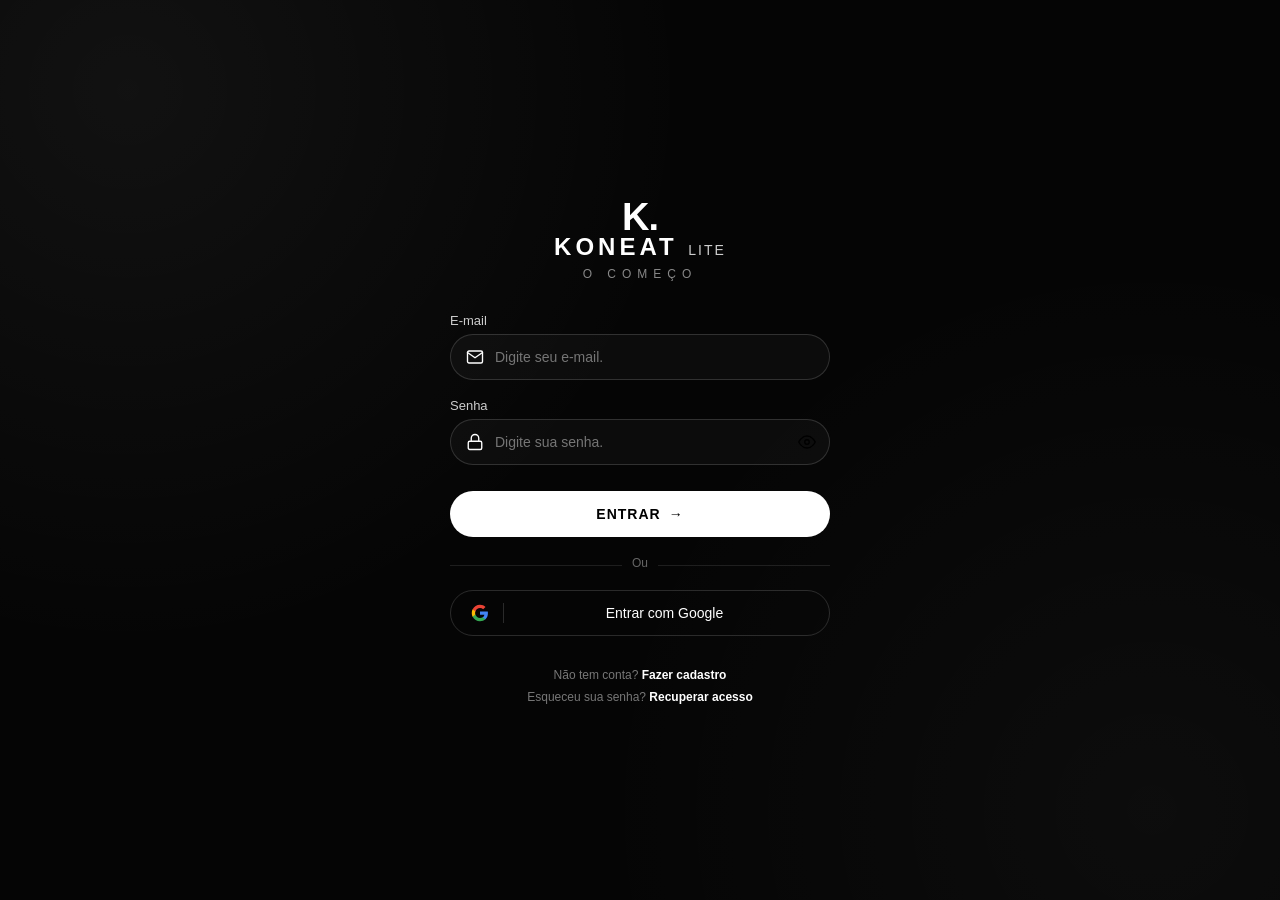
==== index.html @ b2acb3c9 "Update index.html" ====
<!DOCTYPE html>
<html lang="pt-BR">
<head>
    <meta charset="UTF-8">
    <meta name="viewport" content="width=device-width, initial-scale=1.0">
    <title>Koneat Lite - Login</title>
    <link rel="stylesheet" href="css/style.css">
</head>
<body>

    <!-- Container Principal do Login -->
    <main class="login-container">
        <!-- Logo e Títulos -->
        <div class="logo-area">
            <h1 class="logo-text">K.</h1>
            <h2 class="brand-name">KONEAT <span>LITE</span></h2>
            <p class="subtitle">O COMEÇO</p>
        </div>

        <!-- Formulário de Login -->
        <form action="passo1.html" method="GET" class="login-form">
            <div class="input-group">
                <label for="email">E-mail</label>
                <div class="input-wrapper">
                    <svg class="input-icon" viewBox="0 0 24 24" fill="none" stroke="currentColor" stroke-width="1.8" stroke-linecap="round" stroke-linejoin="round">
                        <path d="M4 4h16c1.1 0 2 .9 2 2v12c0 1.1-.9 2-2 2H4c-1.1 0-2-.9-2-2V6c0-1.1.9-2 2-2z"></path>
                        <polyline points="22,6 12,13 2,6"></polyline>
                    </svg>
                    <input type="email" id="email" name="email" placeholder="Digite seu e-mail." required>
                </div>
            </div>

            <div class="input-group">
                <label for="password">Senha</label>
                <div class="input-wrapper">
                    <svg class="input-icon" viewBox="0 0 24 24" fill="none" stroke="currentColor" stroke-width="1.8" stroke-linecap="round" stroke-linejoin="round">
                        <rect x="3" y="11" width="18" height="11" rx="2" ry="2"></rect>
                        <path d="M7 11V7a5 5 0 0 1 10 0v4"></path>
                    </svg>
                    <input type="password" id="password" name="password" placeholder="Digite sua senha." required>
                    <button type="button" class="toggle-password" id="togglePassword" aria-label="Mostrar Senha">
                        <svg class="eye-icon" viewBox="0 0 24 24" fill="none" stroke="currentColor" stroke-width="1.8" stroke-linecap="round" stroke-linejoin="round">
                            <path d="M1 12s4-8 11-8 11 8 11 8-4 8-11 8-11-8-11-8z"></path>
                            <circle cx="12" cy="12" r="3"></circle>
                        </svg>
                    </button>
                </div>
            </div>

            <button type="submit" class="btn-primary">
                ENTRAR <span>→</span>
            </button>
        </form>

        <div class="divider">
            <span>Ou</span>
        </div>

        <!-- Botão Google -->
        <button type="button" class="btn-google">
            <div class="google-icon-wrapper">
                <svg viewBox="0 0 24 24" width="18" height="18">
                    <path fill="#4285F4" d="M22.56 12.25c0-.78-.07-1.53-.2-2.25H12v4.26h5.92c-.26 1.37-1.04 2.53-2.21 3.31v2.77h3.57c2.08-1.92 3.28-4.74 3.28-8.09z"/>
                    <path fill="#34A853" d="M12 23c2.97 0 5.46-.98 7.28-2.66l-3.57-2.77c-.98.66-2.23 1.06-3.71 1.06-2.86 0-5.29-1.93-6.16-4.53H2.18v2.84C3.99 20.53 7.7 23 12 23z"/>
                    <path fill="#FBBC05" d="M5.84 14.09c-.22-.66-.35-1.36-.35-2.09s.13-1.43.35-2.09V7.06H2.18C1.43 8.55 1 10.22 1 12s.43 3.45 1.18 4.94l2.85-2.22.81-.63z"/>
                    <path fill="#EA4335" d="M12 5.38c1.62 0 3.06.56 4.21 1.64l3.15-3.15C17.45 2.09 14.97 1 12 1 7.7 1 3.99 3.47 2.18 7.06l3.66 2.84c.87-2.6 3.3-4.52 6.16-4.52z"/>
                </svg>
            </div>
            <span class="google-divider"></span>
            <span class="google-text">Entrar com Google</span>
        </button>

        <!-- Links Úteis -->
        <footer class="login-footer">
            <p>Não tem conta? <a href="cadastro.html">Fazer cadastro</a></p>
            <p>Esqueceu sua senha? <a href="recuperar.html">Recuperar acesso</a></p>
        </footer>
    </main>

    <script src="js/app.js"></script>
</body>
    
                    </html>
---- css/style.css ----
/* ==========================================================================
   1. RESET BÁSICO E ESTILOS COMPARTILHADOS
   ========================================================================== */
* {
    margin: 0;
    padding: 0;
    box-sizing: border-box;
    font-family: -apple-system, BlinkMacSystemFont, "Segoe UI", Roboto, Helvetica, Arial, sans-serif;
}

/* ==========================================================================
   2. TEMA ESCURO (LOGIN - index.html)
   ========================================================================== */
body {
    background-color: #050505;
    background-image: 
        radial-gradient(circle at 10% 10%, rgba(255, 255, 255, 0.05) 0%, transparent 40%),
        radial-gradient(circle at 90% 90%, rgba(255, 255, 255, 0.03) 0%, transparent 40%);
    color: #ffffff;
    min-height: 100vh;
    display: flex;
    justify-content: center;
    align-items: center;
    padding: 20px;
}

/* Container do Form */
.login-container {
    width: 100%;
    max-width: 380px;
    display: flex;
    flex-direction: column;
    align-items: center;
}

/* Header & Logos (Login) */
.logo-area {
    text-align: center;
    margin-bottom: 32px;
}

.logo-text {
    font-size: 38px;
    font-weight: 800;
    letter-spacing: -1px;
}

.brand-name {
    font-size: 24px;
    font-weight: 700;
    letter-spacing: 4px;
    margin-top: -6px;
}

.brand-name span {
    font-weight: 300;
    font-size: 14px;
    letter-spacing: 2px;
    opacity: 0.8;
}

.subtitle {
    font-size: 12px;
    letter-spacing: 6px;
    color: #888;
    margin-top: 6px;
    text-transform: uppercase;
}

/* Form Styles */
.login-form {
    width: 100%;
    display: flex;
    flex-direction: column;
    gap: 18px;
}

.input-group {
    display: flex;
    flex-direction: column;
    gap: 6px;
}

.input-group label {
    font-size: 13px;
    color: #ccc;
}

.input-wrapper {
    position: relative;
    display: flex;
    align-items: center;
}

.input-wrapper input {
    width: 100%;
    padding: 14px 16px 14px 44px;
    background: rgba(255, 255, 255, 0.03);
    border: 1px solid rgba(255, 255, 255, 0.15);
    border-radius: 28px;
    color: #fff;
    font-size: 14px;
    outline: none;
    transition: all 0.2s ease;
}

.input-wrapper input:focus {
    border-color: rgba(255, 255, 255, 0.4);
    background: rgba(255, 255, 255, 0.05);
}

/* Ícones dos Campos (Login) */
.input-icon {
    position: absolute;
    left: 16px;
    width: 18px;
    height: 18px;
    pointer-events: none;
}

.toggle-password {
    position: absolute;
    right: 14px;
    background: none;
    border: none;
    cursor: pointer;
    display: flex;
    align-items: center;
    justify-content: center;
    padding: 0;
}

.toggle-password svg {
    width: 18px;
    height: 18px;
}

/* Botão Entrar */
.btn-primary {
    width: 100%;
    padding: 15px;
    border-radius: 28px;
    border: none;
    background: #ffffff;
    color: #000000;
    font-weight: 700;
    font-size: 14px;
    letter-spacing: 1px;
    cursor: pointer;
    display: flex;
    justify-content: center;
    align-items: center;
    gap: 8px;
    margin-top: 8px;
    transition: opacity 0.2s ease;
}

.btn-primary:hover {
    opacity: 0.9;
}

/* Separador */
.divider {
    width: 100%;
    text-align: center;
    border-bottom: 1px solid rgba(255, 255, 255, 0.1);
    line-height: 0.1em;
    margin: 24px 0;
}

.divider span {
    background: #050505;
    padding: 0 10px;
    color: #666;
    font-size: 12px;
}

/* Botão Google com Linha Divisória */
.btn-google {
    width: 100%;
    padding: 12px 20px;
    border-radius: 28px;
    border: 1px solid rgba(255, 255, 255, 0.15);
    background: transparent;
    color: #fff;
    font-size: 14px;
    display: flex;
    align-items: center;
    justify-content: flex-start;
    cursor: pointer;
}

.google-icon-wrapper {
    display: flex;
    align-items: center;
    justify-content: center;
    padding-right: 14px;
}

.google-divider {
    width: 1px;
    height: 20px;
    background: rgba(255, 255, 255, 0.15);
    margin-right: 16px;
}

.google-text {
    flex-grow: 1;
    text-align: center;
    font-weight: 500;
}

/* Rodapé de Links */
.login-footer {
    margin-top: 32px;
    text-align: center;
    display: flex;
    flex-direction: column;
    gap: 8px;
    font-size: 12px;
    color: #777;
}

.login-footer a {
    color: #fff;
    text-decoration: none;
    font-weight: 600;
}

/* ==========================================================================
   3. TEMA CLARO (PERFIL / PASSO1 - passo1.html)
   ========================================================================== */
body.light-theme {
    background-color: #f7f9fc;
    background-image: none;
    color: #111111;
    display: block;
    padding: 0;
    min-height: 100vh;
}

.app-container {
    max-width: 480px;
    margin: 0 auto;
    background: #ffffff;
    min-height: 100vh;
    padding-bottom: 90px;
    position: relative;
}

/* Header do Perfil */
.profile-header {
    display: flex;
    justify-content: space-between;
    align-items: center;
    padding: 16px 20px;
}

.header-logo {
    font-size: 18px;
    font-weight: 500;
}

.logo-bold {
    font-weight: 800;
}

.header-actions {
    display: flex;
    gap: 16px;
}

.icon-btn {
    background: none;
    border: none;
    cursor: pointer;
    color: #000;
}

/* Menu Suspenso (Dropdown) */
.dropdown-wrapper {
    position: relative;
}

.dropdown-menu {
    display: none;
    position: absolute;
    right: 0;
    top: 30px;
    background: #ffffff;
    box-shadow: 0 4px 20px rgba(0, 0, 0, 0.08);
    border-radius: 12px;
    width: 160px;
    padding: 8px 0;
    z-index: 100;
}

.dropdown-menu.show {
    display: block;
}

.dropdown-item {
    display: flex;
    align-items: center;
    gap: 10px;
    padding: 10px 16px;
    color: #333;
    text-decoration: none;
    font-size: 13px;
}

.dropdown-item:hover {
    background: #f0f4f8;
}

/* Info do Perfil */
.profile-info {
    display: flex;
    align-items: center;
    gap: 20px;
    padding: 10px 20px;
}

.avatar-container {
    position: relative;
}

.avatar-circle {
    width: 80px;
    height: 80px;
    border-radius: 50%;
    background: #e8eef7;
    display: flex;
    justify-content: center;
    align-items: center;
}

.camera-btn {
    position: absolute;
    bottom: 2px;
    right: 2px;
    width: 24px;
    height: 24px;
    background: #000;
    border-radius: 50%;
    border: 2px solid #fff;
    display: flex;
    align-items: center;
    justify-content: center;
    cursor: pointer;
}

.user-name {
    font-size: 20px;
    font-weight: 700;
}

.user-tag {
    font-size: 14px;
    color: #333;
    margin-top: 2px;
}

.user-bio {
    font-size: 13px;
    color: #6c757d;
    margin-top: 4px;
}

/* Métricas */
.stats-bar {
    display: flex;
    justify-content: space-around;
    align-items: center;
    padding: 20px;
    margin-top: 10px;
}

.stat-item {
    text-align: center;
}

.stat-number {
    display: block;
    font-size: 16px;
    font-weight: 700;
}

.stat-label {
    font-size: 13px;
    color: #222;
}

.stat-divider {
    width: 1px;
    height: 25px;
    background: #eaeaea;
}

/* Botões de Ação */
.action-buttons {
    display: flex;
    gap: 12px;
    padding: 0 20px;
}

.btn-secondary {
    flex: 1;
    padding: 12px;
    background: #ebf1fa;
    border: none;
    border-radius: 20px;
    font-size: 14px;
    font-weight: 600;
    color: #111;
    cursor: pointer;
    text-align: center;
    text-decoration: none;
}

/* Tabs de Conteúdo */
.content-tabs {
    display: flex;
    border-bottom: 1px solid #eee;
    margin-top: 20px;
}

.tab-btn {
    flex: 1;
    background: none;
    border: none;
    padding: 12px 0;
    display: flex;
    flex-direction: column;
    align-items: center;
    gap: 4px;
    color: #8e8e93;
    font-size: 11px;
    cursor: pointer;
    border-bottom: 2px solid transparent;
}

.tab-btn.active {
    color: #000;
    border-bottom: 2px solid #000;
}

/* Feed Vazio */
.feed-empty-state {
    padding: 60px 20px;
    display: flex;
    justify-content: center;
}

.btn-create-post {
    padding: 12px 24px;
    background: #ebf1fa;
    border: none;
    border-radius: 12px;
    font-size: 14px;
    font-weight: 600;
    color: #111;
    cursor: pointer;
}

/* Bottom Nav Flutuante */
.bottom-nav {
    position: fixed;
    bottom: 20px;
    left: 50%;
    transform: translateX(-50%);
    width: calc(100% - 40px);
    max-width: 420px;
    height: 56px;
    background: #ffffff;
    border-radius: 28px;
    display: flex;
    justify-content: space-around;
    align-items: center;
    box-shadow: 0 4px 20px rgba(0, 0, 0, 0.12);
    z-index: 1000;
}

.nav-item {
    display: flex;
    align-items: center;
    justify-content: center;
    width: 44px;
    height: 44px;
    text-decoration: none;
}

.nav-icon {
    width: 22px;
    height: 22px;
}

/* Botão Estilo TikTok (+) */
.tiktok-box {
    width: 32px;
    height: 32px;
    background: #000000;
    border-radius: 8px;
    display: flex;
    align-items: center;
    justify-content: center;
}

.plus-sign {
    color: #ffffff;
    font-size: 20px;
    font-weight: 400;
    line-height: 1;
   }
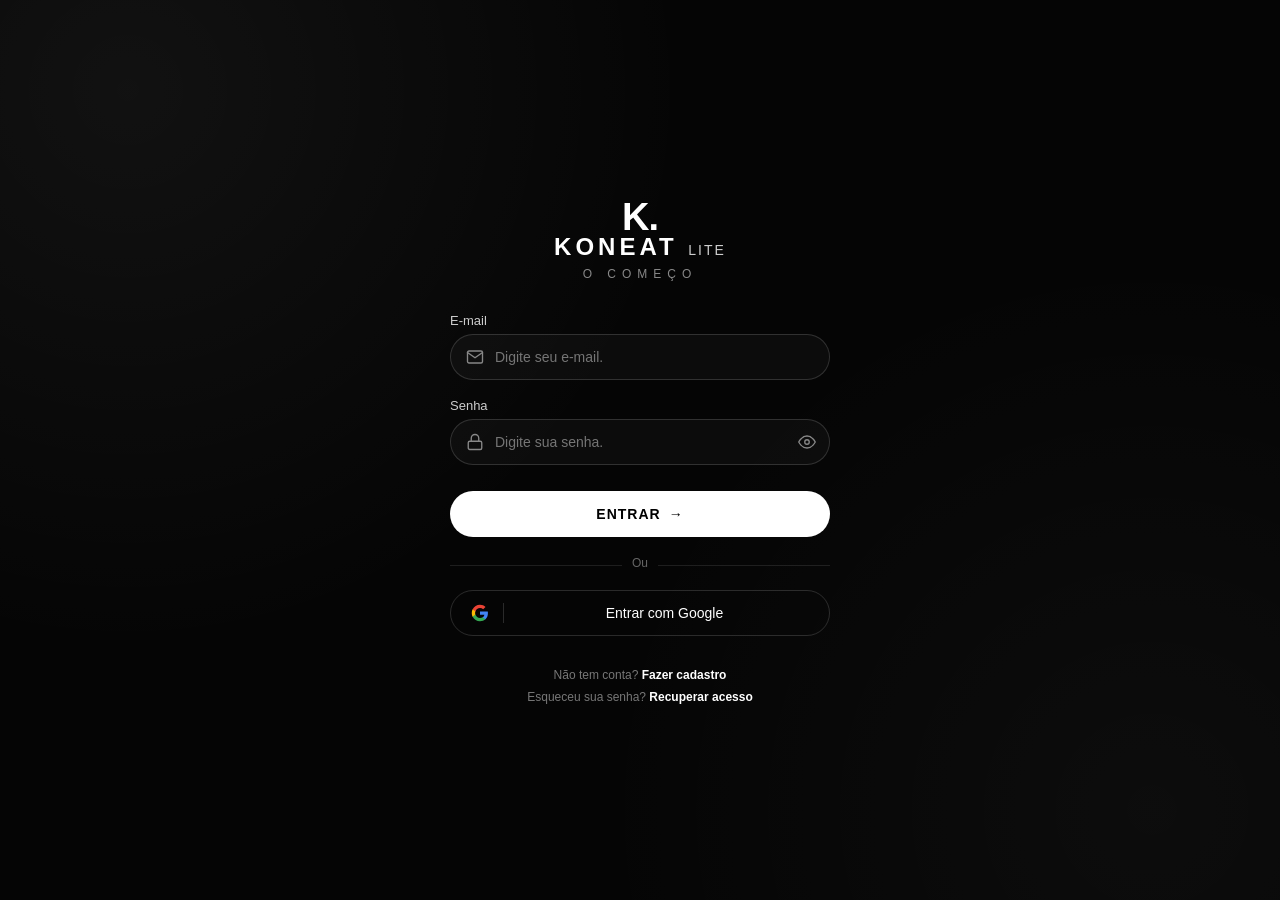
==== commit 8a34e683: "Update index.html" ====
--- a/index.html
+++ b/index.html
@@ -39,7 +39,7 @@
                     </svg>
                     <input type="password" id="password" name="password" placeholder="Digite sua senha." required>
                     <button type="button" class="toggle-password" id="togglePassword" aria-label="Mostrar Senha">
-                        <svg class="eye-icon" viewBox="0 0 24 24" fill="none" stroke="currentColor" stroke-width="1.8" stroke-linecap="round" stroke-linejoin="round">
+                        <svg class="eye-icon" id="eyeIcon" viewBox="0 0 24 24" fill="none" stroke="currentColor" stroke-width="1.8" stroke-linecap="round" stroke-linejoin="round">
                             <path d="M1 12s4-8 11-8 11 8 11 8-4 8-11 8-11-8-11-8z"></path>
                             <circle cx="12" cy="12" r="3"></circle>
                         </svg>
@@ -79,5 +79,4 @@
 
     <script src="js/app.js"></script>
 </body>
-    
-                    </html>
+</html>
--- a/css/style.css
+++ b/css/style.css
@@ -90,6 +90,7 @@
     position: relative;
     display: flex;
     align-items: center;
+    width: 100%;
 }
 
 .input-wrapper input {
@@ -109,12 +110,15 @@
     background: rgba(255, 255, 255, 0.05);
 }
 
-/* Ícones dos Campos (Login) */
-.input-icon {
+/* Trava rígida de tamanho nos ícones SVG para nunca deformarem */
+svg.input-icon {
     position: absolute;
     left: 16px;
-    width: 18px;
-    height: 18px;
+    width: 18px !important;
+    height: 18px !important;
+    max-width: 18px !important;
+    max-height: 18px !important;
+    stroke: #888888;
     pointer-events: none;
 }
 
@@ -130,9 +134,12 @@
     padding: 0;
 }
 
-.toggle-password svg {
-    width: 18px;
-    height: 18px;
+svg.eye-icon {
+    width: 18px !important;
+    height: 18px !important;
+    max-width: 18px !important;
+    max-height: 18px !important;
+    stroke: #888888;
 }
 
 /* Botão Entrar */
@@ -248,7 +255,6 @@
     position: relative;
 }
 
-/* Header do Perfil */
 .profile-header {
     display: flex;
     justify-content: space-between;
@@ -277,7 +283,6 @@
     color: #000;
 }
 
-/* Menu Suspenso (Dropdown) */
 .dropdown-wrapper {
     position: relative;
 }
@@ -313,7 +318,6 @@
     background: #f0f4f8;
 }
 
-/* Info do Perfil */
 .profile-info {
     display: flex;
     align-items: center;
@@ -367,7 +371,6 @@
     margin-top: 4px;
 }
 
-/* Métricas */
 .stats-bar {
     display: flex;
     justify-content: space-around;
@@ -397,7 +400,6 @@
     background: #eaeaea;
 }
 
-/* Botões de Ação */
 .action-buttons {
     display: flex;
     gap: 12px;
@@ -418,7 +420,6 @@
     text-decoration: none;
 }
 
-/* Tabs de Conteúdo */
 .content-tabs {
     display: flex;
     border-bottom: 1px solid #eee;
@@ -445,7 +446,6 @@
     border-bottom: 2px solid #000;
 }
 
-/* Feed Vazio */
 .feed-empty-state {
     padding: 60px 20px;
     display: flex;
@@ -463,7 +463,6 @@
     cursor: pointer;
 }
 
-/* Bottom Nav Flutuante */
 .bottom-nav {
     position: fixed;
     bottom: 20px;
@@ -495,7 +494,6 @@
     height: 22px;
 }
 
-/* Botão Estilo TikTok (+) */
 .tiktok-box {
     width: 32px;
     height: 32px;
@@ -512,3 +510,4 @@
     font-weight: 400;
     line-height: 1;
    }
+       
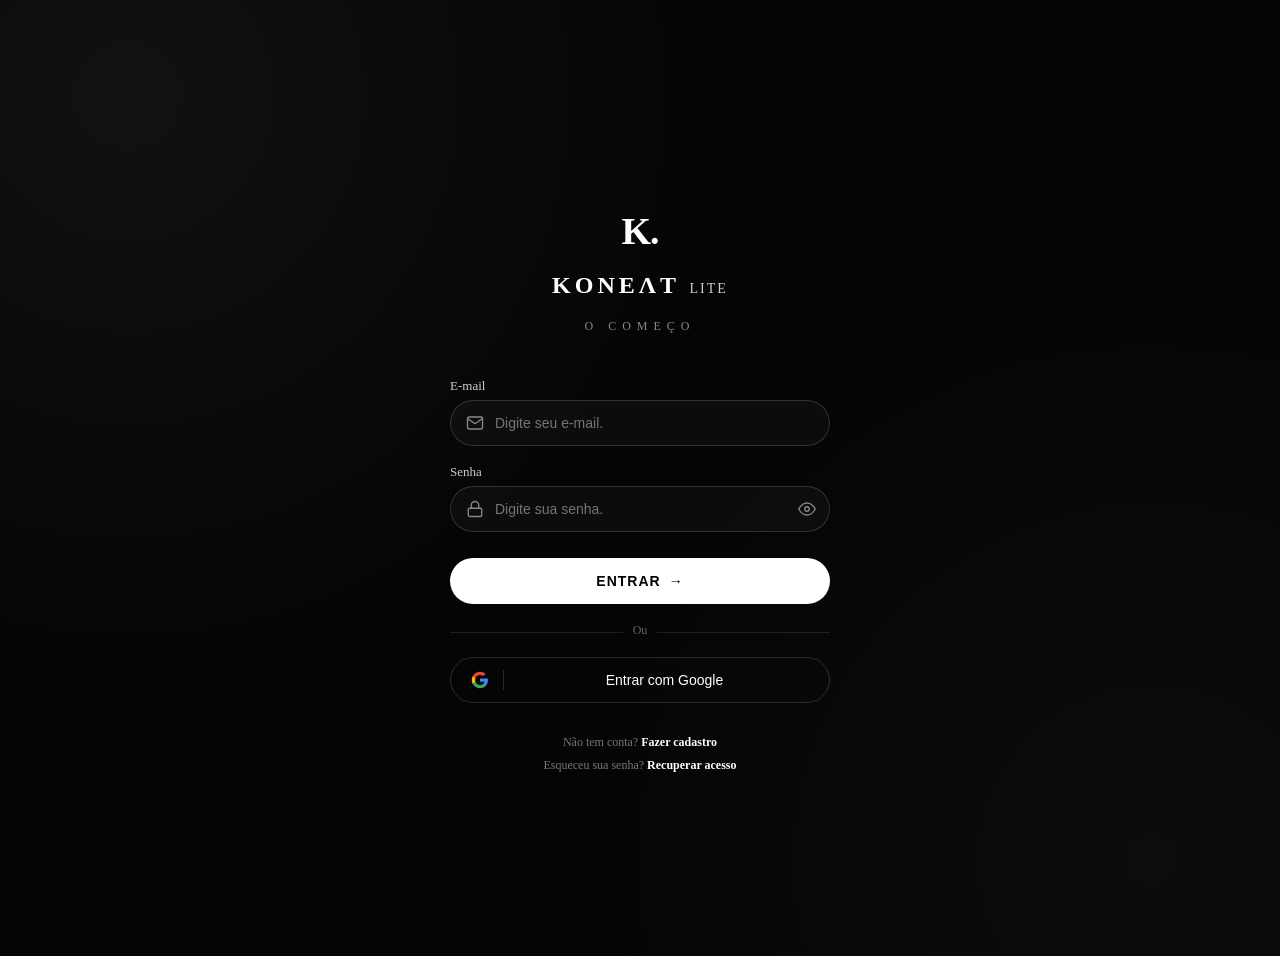
==== commit 22da2dc5: "Update index.html" ====
--- a/index.html
+++ b/index.html
@@ -10,10 +10,10 @@
 
     <!-- Container Principal do Login -->
     <main class="login-container">
-        <!-- Logo e Títulos -->
+        <!-- Logo e Títulos Premium -->
         <div class="logo-area">
             <h1 class="logo-text">K.</h1>
-            <h2 class="brand-name">KONEAT <span>LITE</span></h2>
+            <h2 class="brand-name">KONEΛT <span>LITE</span></h2>
             <p class="subtitle">O COMEÇO</p>
         </div>
 
@@ -70,13 +70,17 @@
             <span class="google-text">Entrar com Google</span>
         </button>
 
-        <!-- Links Úteis -->
+        <!-- Links Úteis Organizados em Linhas Corretas -->
         <footer class="login-footer">
-            <p>Não tem conta? <a href="cadastro.html">Fazer cadastro</a></p>
-            <p>Esqueceu sua senha? <a href="recuperar.html">Recuperar acesso</a></p>
+            <div class="footer-row">
+                <span>Não tem conta?</span> <a href="cadastro.html">Fazer cadastro</a>
+            </div>
+            <div class="footer-row">
+                <span>Esqueceu sua senha?</span> <a href="recuperar.html">Recuperar acesso</a>
+            </div>
         </footer>
     </main>
 
     <script src="js/app.js"></script>
 </body>
-</html>
+    </html>
--- a/css/style.css
+++ b/css/style.css
@@ -1,13 +1,3 @@
-/* ==========================================================================
-   1. RESET BÁSICO E ESTILOS COMPARTILHADOS
-   ========================================================================== */
-* {
-    margin: 0;
-    padding: 0;
-    box-sizing: border-box;
-    font-family: -apple-system, BlinkMacSystemFont, "Segoe UI", Roboto, Helvetica, Arial, sans-serif;
-}
-
 /* ==========================================================================
    2. TEMA ESCURO (LOGIN - index.html)
    ========================================================================== */
@@ -24,7 +14,6 @@
     padding: 20px;
 }
 
-/* Container do Form */
 .login-container {
     width: 100%;
     max-width: 380px;
@@ -33,7 +22,6 @@
     align-items: center;
 }
 
-/* Header & Logos (Login) */
 .logo-area {
     text-align: center;
     margin-bottom: 32px;
@@ -67,7 +55,6 @@
     text-transform: uppercase;
 }
 
-/* Form Styles */
 .login-form {
     width: 100%;
     display: flex;
@@ -110,7 +97,7 @@
     background: rgba(255, 255, 255, 0.05);
 }
 
-/* Trava rígida de tamanho nos ícones SVG para nunca deformarem */
+.input-wrapper svg,
 svg.input-icon {
     position: absolute;
     left: 16px;
@@ -118,7 +105,10 @@
     height: 18px !important;
     max-width: 18px !important;
     max-height: 18px !important;
+    min-width: 18px !important;
+    min-height: 18px !important;
     stroke: #888888;
+    fill: none;
     pointer-events: none;
 }
 
@@ -134,15 +124,20 @@
     padding: 0;
 }
 
+.toggle-password svg,
 svg.eye-icon {
+    position: relative;
+    left: 0;
     width: 18px !important;
     height: 18px !important;
     max-width: 18px !important;
     max-height: 18px !important;
+    min-width: 18px !important;
+    min-height: 18px !important;
     stroke: #888888;
-}
-
-/* Botão Entrar */
+    fill: none;
+}
+
 .btn-primary {
     width: 100%;
     padding: 15px;
@@ -166,7 +161,6 @@
     opacity: 0.9;
 }
 
-/* Separador */
 .divider {
     width: 100%;
     text-align: center;
@@ -182,7 +176,6 @@
     font-size: 12px;
 }
 
-/* Botão Google com Linha Divisória */
 .btn-google {
     width: 100%;
     padding: 12px 20px;
@@ -217,7 +210,6 @@
     font-weight: 500;
 }
 
-/* Rodapé de Links */
 .login-footer {
     margin-top: 32px;
     text-align: center;
@@ -235,40 +227,48 @@
 }
 
 /* ==========================================================================
-   3. TEMA CLARO (PERFIL / PASSO1 - passo1.html)
+   3. TEMA CLARO - TELA DE PERFIL (PASSO1)
    ========================================================================== */
 body.light-theme {
-    background-color: #f7f9fc;
+    background-color: #ffffff;
     background-image: none;
     color: #111111;
-    display: block;
+    display: flex;
+    justify-content: center;
+    align-items: flex-start;
     padding: 0;
+    margin: 0;
     min-height: 100vh;
 }
 
 .app-container {
+    width: 100%;
     max-width: 480px;
-    margin: 0 auto;
+    min-height: 100vh;
     background: #ffffff;
-    min-height: 100vh;
-    padding-bottom: 90px;
+    padding-bottom: 75px;
     position: relative;
-}
-
+    display: flex;
+    flex-direction: column;
+}
+
+/* Header Premium Fino */
 .profile-header {
     display: flex;
     justify-content: space-between;
     align-items: center;
     padding: 16px 20px;
+    border-bottom: 1px solid #f0f0f0;
 }
 
 .header-logo {
     font-size: 18px;
-    font-weight: 500;
+    font-weight: 300;
+    letter-spacing: 2px;
 }
 
 .logo-bold {
-    font-weight: 800;
+    font-weight: 700;
 }
 
 .header-actions {
@@ -318,20 +318,22 @@
     background: #f0f4f8;
 }
 
-.profile-info {
-    display: flex;
-    align-items: center;
-    gap: 20px;
-    padding: 10px 20px;
+/* Disposição Superior */
+.profile-top-layout {
+    display: flex;
+    align-items: center;
+    padding: 18px 20px 10px 20px;
+    gap: 24px;
 }
 
 .avatar-container {
     position: relative;
+    flex-shrink: 0;
 }
 
 .avatar-circle {
-    width: 80px;
-    height: 80px;
+    width: 76px;
+    height: 76px;
     border-radius: 50%;
     background: #e8eef7;
     display: flex;
@@ -343,8 +345,8 @@
     position: absolute;
     bottom: 2px;
     right: 2px;
-    width: 24px;
-    height: 24px;
+    width: 22px;
+    height: 22px;
     background: #000;
     border-radius: 50%;
     border: 2px solid #fff;
@@ -354,29 +356,11 @@
     cursor: pointer;
 }
 
-.user-name {
-    font-size: 20px;
-    font-weight: 700;
-}
-
-.user-tag {
-    font-size: 14px;
-    color: #333;
-    margin-top: 2px;
-}
-
-.user-bio {
-    font-size: 13px;
-    color: #6c757d;
-    margin-top: 4px;
-}
-
-.stats-bar {
+.stats-bar-inline {
     display: flex;
     justify-content: space-around;
     align-items: center;
-    padding: 20px;
-    margin-top: 10px;
+    flex-grow: 1;
 }
 
 .stat-item {
@@ -387,6 +371,7 @@
     display: block;
     font-size: 16px;
     font-weight: 700;
+    color: #000;
 }
 
 .stat-label {
@@ -394,10 +379,27 @@
     color: #222;
 }
 
-.stat-divider {
-    width: 1px;
-    height: 25px;
-    background: #eaeaea;
+.user-details-block {
+    padding: 0 20px 16px 20px;
+    min-height: 20px;
+}
+
+.user-name {
+    font-size: 17px;
+    font-weight: 700;
+    color: #111;
+}
+
+.user-tag {
+    font-size: 13px;
+    color: #555;
+    margin-top: 2px;
+}
+
+.user-bio {
+    font-size: 13px;
+    color: #333;
+    margin-top: 6px;
 }
 
 .action-buttons {
@@ -408,11 +410,11 @@
 
 .btn-secondary {
     flex: 1;
-    padding: 12px;
+    padding: 10px;
     background: #ebf1fa;
     border: none;
-    border-radius: 20px;
-    font-size: 14px;
+    border-radius: 18px;
+    font-size: 13px;
     font-weight: 600;
     color: #111;
     cursor: pointer;
@@ -423,7 +425,7 @@
 .content-tabs {
     display: flex;
     border-bottom: 1px solid #eee;
-    margin-top: 20px;
+    margin-top: 16px;
 }
 
 .tab-btn {
@@ -446,68 +448,99 @@
     border-bottom: 2px solid #000;
 }
 
+/* Área Vazia / Feed Painel */
 .feed-empty-state {
-    padding: 60px 20px;
-    display: flex;
-    justify-content: center;
+    padding: 50px 20px;
+    display: flex;
+    flex-direction: column;
+    align-items: center;
+    text-align: center;
+    flex-grow: 1;
+}
+
+.empty-icon-wrapper {
+    margin-bottom: 12px;
+}
+
+.empty-title {
+    font-size: 17px;
+    font-weight: 700;
+    color: #111;
+    margin-bottom: 16px;
 }
 
 .btn-create-post {
     padding: 12px 24px;
     background: #ebf1fa;
     border: none;
-    border-radius: 12px;
-    font-size: 14px;
+    border-radius: 16px;
+    font-size: 13px;
     font-weight: 600;
     color: #111;
     cursor: pointer;
 }
 
+/* ==========================================================================
+   4. BARRA DE NAVEGAÇÃO FLUTUANTE FUMÊ - CÍRCULO PROPORCIONAL
+   ========================================================================== */
 .bottom-nav {
     position: fixed;
-    bottom: 20px;
+    bottom: 0;
     left: 50%;
     transform: translateX(-50%);
-    width: calc(100% - 40px);
-    max-width: 420px;
-    height: 56px;
-    background: #ffffff;
-    border-radius: 28px;
+    width: 100%;
+    max-width: 480px;
+    height: 60px;
+    background: rgba(22, 24, 28, 0.95);
+    backdrop-filter: blur(14px);
+    -webkit-backdrop-filter: blur(14px);
+    border-top-left-radius: 20px;
+    border-top-right-radius: 20px;
     display: flex;
     justify-content: space-around;
     align-items: center;
-    box-shadow: 0 4px 20px rgba(0, 0, 0, 0.12);
+    box-shadow: 0 -4px 20px rgba(0, 0, 0, 0.2);
     z-index: 1000;
+    padding: 0 12px;
 }
 
 .nav-item {
     display: flex;
     align-items: center;
     justify-content: center;
-    width: 44px;
-    height: 44px;
+    width: 48px;
+    height: 48px;
     text-decoration: none;
-}
-
+    color: #8e8e93;
+    transition: all 0.2s ease;
+}
+
+/* Ícones da navegação rigorosamente em 18px para ficarem uniformes */
 .nav-icon {
-    width: 22px;
-    height: 22px;
-}
-
-.tiktok-box {
-    width: 32px;
-    height: 32px;
-    background: #000000;
-    border-radius: 8px;
-    display: flex;
-    align-items: center;
-    justify-content: center;
-}
-
-.plus-sign {
-    color: #ffffff;
-    font-size: 20px;
-    font-weight: 400;
-    line-height: 1;
-   }
-       
+    width: 18px;
+    height: 18px;
+    stroke: #8e8e93;
+    stroke-width: 1.5;
+}
+
+.nav-item.active .nav-icon {
+    stroke: #ffffff;
+}
+
+/* Círculo do Perfil pequeno, proporcional e alinhado (23px) com ícone cinza por dentro */
+.nav-item.profile-circle-active .nav-profile-wrapper {
+    width: 23px;
+    height: 23px;
+    border: 1.2px solid #ffffff;
+    border-radius: 50%;
+    display: flex;
+    align-items: center;
+    justify-content: center;
+}
+
+.nav-item.profile-circle-active .nav-icon-profile {
+    width: 14px;
+    height: 14px;
+    stroke: #8e8e93;
+    stroke-width: 1.5;
+}
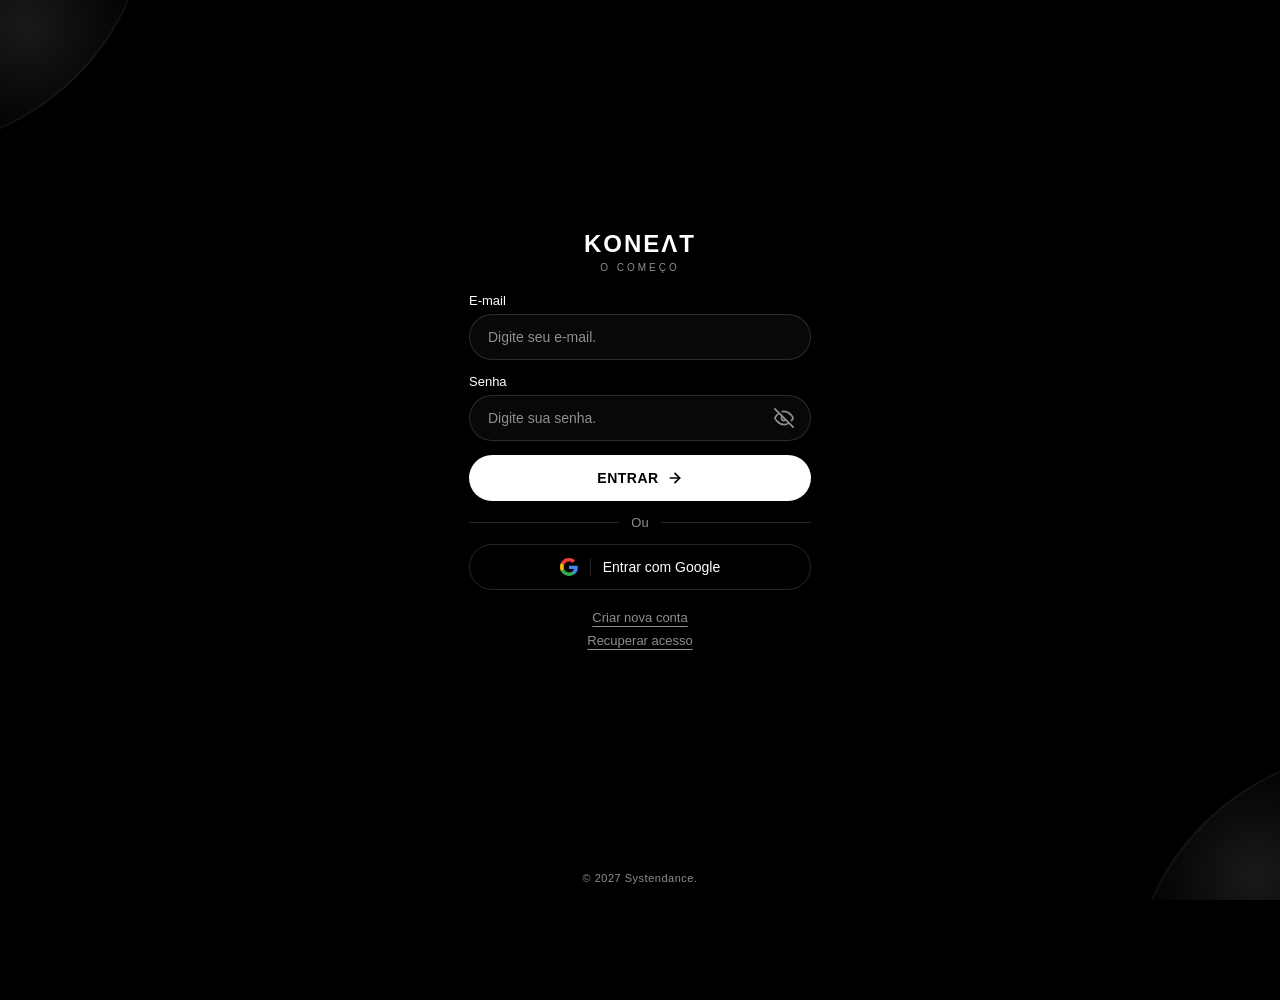
==== commit 18c34c5f: "Update index.html" ====
--- a/index.html
+++ b/index.html
@@ -2,85 +2,372 @@
 <html lang="pt-BR">
 <head>
     <meta charset="UTF-8">
-    <meta name="viewport" content="width=device-width, initial-scale=1.0">
+    <meta name="viewport" content="width=device-width, initial-scale=1.0, maximum-scale=1.0, user-scalable=no, viewport-fit=cover">
     <title>Koneat Lite - Login</title>
-    <link rel="stylesheet" href="css/style.css">
+    <style>
+        * {
+            box-sizing: border-box;
+            -webkit-tap-highlight-color: transparent;
+        }
+
+        html, body {
+            width: 100%;
+            height: 100vh;
+            height: 100dvh;
+            margin: 0;
+            padding: 0;
+            background: #000000;
+            color: #ffffff;
+            font-family: -apple-system, BlinkMacSystemFont, "Segoe UI", Roboto, Helvetica, Arial, sans-serif;
+            display: flex;
+            align-items: center;
+            justify-content: center;
+            overflow: hidden;
+            position: relative;
+        }
+
+        /* DETALHES DE LINHAS BRANCAS LUMINOSAS NOS CANTOS (IGUAL À REFERÊNCIA) */
+        body::before, body::after {
+            content: "";
+            position: absolute;
+            width: 250px;
+            height: 250px;
+            pointer-events: none;
+            opacity: 0.25;
+        }
+
+        body::before {
+            top: -100px;
+            left: -100px;
+            background: radial-gradient(circle, rgba(255,255,255,0.4) 0%, rgba(255,255,255,0) 70%);
+            border-bottom-right-radius: 100%;
+            box-shadow: inset -1px -1px 2px rgba(255,255,255,0.3);
+        }
+
+        body::after {
+            bottom: -100px;
+            right: -100px;
+            background: radial-gradient(circle, rgba(255,255,255,0.4) 0%, rgba(255,255,255,0) 70%);
+            border-top-left-radius: 100%;
+            box-shadow: inset 1px 1px 2px rgba(255,255,255,0.3);
+        }
+
+        /* CONTAINER PRINCIPAL DO LOGIN (390x844px Max, Centralizado e com espaço reservado para o rodapé fixo) */
+        .app-screen {
+            width: 100%;
+            max-width: 390px;
+            height: 100%;
+            display: flex;
+            flex-direction: column;
+            justify-content: center; 
+            align-items: center;
+            padding: 24px 24px 44px 24px; /* Padding inferior maior para afastar o rodapé absolute */
+            position: relative;
+            z-index: 1;
+            gap: 20px; 
+        }
+
+        /* TOPO: LOGO E TÍTULOS */
+        .logo-area {
+            text-align: center;
+        }
+
+        .logo-text {
+            font-size: 24px;
+            font-weight: 800;
+            letter-spacing: 2px;
+            margin: 0;
+            line-height: 1;
+        }
+
+        .subtitle {
+            font-size: 10px;
+            letter-spacing: 3px;
+            color: #8e8e93;
+            margin-top: 6px;
+            text-transform: uppercase;
+        }
+
+        /* FORMULÁRIO E CAMPOS TIPO PÍLULA */
+        .form-container {
+            width: 100%;
+            display: flex;
+            flex-direction: column;
+        }
+
+        .input-group {
+            width: 100%;
+            margin-bottom: 14px;
+            display: flex;
+            flex-direction: column;
+            gap: 6px;
+        }
+
+        .input-label {
+            font-size: 13px;
+            font-weight: 400;
+            color: #ffffff;
+        }
+
+        .input-wrapper {
+            position: relative;
+            width: 100%;
+            height: 46px;
+            background: rgba(255, 255, 255, 0.03);
+            border: 1px solid rgba(255, 255, 255, 0.15);
+            border-radius: 23px;
+            display: flex;
+            align-items: center;
+            padding: 0 16px;
+        }
+
+        .input-wrapper:focus-within {
+            border-color: #ffffff;
+        }
+
+        .input-field {
+            width: 100%;
+            background: none;
+            border: none;
+            outline: none;
+            color: #ffffff;
+            font-size: 14px;
+            font-family: inherit;
+        }
+
+        .input-field::placeholder {
+            color: #8e8e93;
+        }
+
+        /* BOTÃO DE OLHO (SÓ NO CAMPO SENHA) */
+        .toggle-password {
+            background: none;
+            border: none;
+            cursor: pointer;
+            padding: 0;
+            display: flex;
+            align-items: center;
+            justify-content: center;
+            color: #8e8e93;
+            transition: color 0.2s ease;
+        }
+
+        .toggle-password:hover, .toggle-password:active {
+            color: #ffffff;
+        }
+
+        .toggle-password svg {
+            width: 20px;
+            height: 20px;
+        }
+
+        /* BOTÃO ENTRAR PÍLULA BRANCA */
+        .btn-submit {
+            width: 100%;
+            height: 46px;
+            background: #ffffff;
+            color: #000000;
+            border: none;
+            border-radius: 23px;
+            font-size: 14px;
+            font-weight: 700;
+            display: flex;
+            align-items: center;
+            justify-content: center;
+            gap: 8px;
+            cursor: pointer;
+            margin-top: 6px;
+            letter-spacing: 0.5px;
+        }
+
+        /* DIVISOR OU */
+        .divider-container {
+            width: 100%;
+            display: flex;
+            align-items: center;
+            margin: 14px 0;
+            color: #8e8e93;
+            font-size: 13px;
+        }
+
+        .divider-container::before,
+        .divider-container::after {
+            content: "";
+            flex: 1;
+            height: 1px;
+            background: rgba(255, 255, 255, 0.15);
+        }
+
+        .divider-container span {
+            padding: 0 12px;
+        }
+
+        /* BOTÃO GOOGLE COM DIVISÓRIA VERTICAL */
+        .btn-google {
+            width: 100%;
+            height: 46px;
+            background: transparent;
+            border: 1px solid rgba(255, 255, 255, 0.15);
+            border-radius: 23px;
+            color: #ffffff;
+            font-size: 14px;
+            font-weight: 400;
+            display: flex;
+            align-items: center;
+            justify-content: center;
+            cursor: pointer;
+            text-decoration: none;
+        }
+
+        .google-icon-wrapper {
+            display: flex;
+            align-items: center;
+            padding-right: 12px;
+            border-right: 1px solid rgba(255, 255, 255, 0.15);
+            margin-right: 12px;
+        }
+
+        /* LINKS LOGO ABAIXO DO GOOGLE */
+        .footer-links {
+            display: flex;
+            flex-direction: column;
+            align-items: center;
+            gap: 8px;
+            width: 100%;
+            font-size: 13px;
+        }
+
+        .footer-link {
+            color: #8e8e93;
+            text-decoration: underline;
+            text-underline-offset: 4px;
+            cursor: pointer;
+            transition: color 0.2s ease;
+        }
+
+        .footer-link:active, .footer-link:hover {
+            color: #ffffff;
+        }
+
+        /* RODAPÉ SYSTENDANCE FIXO E ANCORADO EXATAMENTE NA BASE DA TELA COMO NA IMAGEM */
+        .systendance-copy {
+            position: absolute;
+            bottom: 16px;
+            left: 0;
+            right: 0;
+            text-align: center;
+            font-size: 11px;
+            color: #8e8e93;
+            letter-spacing: 0.5px;
+            margin: 0;
+        }
+    </style>
 </head>
 <body>
 
-    <!-- Container Principal do Login -->
-    <main class="login-container">
-        <!-- Logo e Títulos Premium -->
+    <div class="app-screen">
+        <!-- TOPO -->
         <div class="logo-area">
-            <h1 class="logo-text">K.</h1>
-            <h2 class="brand-name">KONEΛT <span>LITE</span></h2>
-            <p class="subtitle">O COMEÇO</p>
+            <h1 class="logo-text">KONEΛT</h1>
+            <div class="subtitle">O COMEÇO</div>
         </div>
 
-        <!-- Formulário de Login -->
-        <form action="passo1.html" method="GET" class="login-form">
-            <div class="input-group">
-                <label for="email">E-mail</label>
-                <div class="input-wrapper">
-                    <svg class="input-icon" viewBox="0 0 24 24" fill="none" stroke="currentColor" stroke-width="1.8" stroke-linecap="round" stroke-linejoin="round">
-                        <path d="M4 4h16c1.1 0 2 .9 2 2v12c0 1.1-.9 2-2 2H4c-1.1 0-2-.9-2-2V6c0-1.1.9-2 2-2z"></path>
-                        <polyline points="22,6 12,13 2,6"></polyline>
-                    </svg>
-                    <input type="email" id="email" name="email" placeholder="Digite seu e-mail." required>
+        <!-- FORMULÁRIO DE LOGIN -->
+        <div class="form-container">
+            <form id="loginForm">
+                <div class="input-group">
+                    <label class="input-label" for="emailField">E-mail</label>
+                    <div class="input-wrapper">
+                        <input type="email" id="emailField" class="input-field" placeholder="Digite seu e-mail." required autocomplete="email">
+                    </div>
                 </div>
+
+                <div class="input-group">
+                    <label class="input-label" for="passwordField">Senha</label>
+                    <div class="input-wrapper">
+                        <input type="password" id="passwordField" class="input-field" placeholder="Digite sua senha." required autocomplete="current-password">
+                        <button type="button" class="toggle-password" id="togglePassBtn" aria-label="Alternar senha">
+                            <svg id="eyeIcon" viewBox="0 0 24 24" fill="none" stroke="currentColor" stroke-width="2" stroke-linecap="round" stroke-linejoin="round">
+                                <line x1="1" y1="1" x2="23" y2="23"></line>
+                                <path d="M17.94 17.94A10.07 10.07 0 0 1 12 20c-7 0-11-8-11-8a18.45 18.45 0 0 1 5.06-5.94M9.9 4.24A9.12 9.12 0 0 1 12 4c7 0 11 8 11 8a18.5 18.5 0 0 1-2.16 3.19m-6.72-1.07a3 3 0 1 1-4.24-4.24"></path>
+                            </svg>
+                        </button>
+                    </div>
+                </div>
+
+                <button type="submit" class="btn-submit" id="btnSubmit">
+                    ENTRAR 
+                    <svg width="16" height="16" viewBox="0 0 24 24" fill="none" stroke="currentColor" stroke-width="2.5" stroke-linecap="round" stroke-linejoin="round"><line x1="5" y1="12" x2="19" y2="12"></line><polyline points="12 5 19 12 12 19"></polyline></svg>
+                </button>
+            </form>
+
+            <div class="divider-container">
+                <span>Ou</span>
             </div>
 
-            <div class="input-group">
-                <label for="password">Senha</label>
-                <div class="input-wrapper">
-                    <svg class="input-icon" viewBox="0 0 24 24" fill="none" stroke="currentColor" stroke-width="1.8" stroke-linecap="round" stroke-linejoin="round">
-                        <rect x="3" y="11" width="18" height="11" rx="2" ry="2"></rect>
-                        <path d="M7 11V7a5 5 0 0 1 10 0v4"></path>
-                    </svg>
-                    <input type="password" id="password" name="password" placeholder="Digite sua senha." required>
-                    <button type="button" class="toggle-password" id="togglePassword" aria-label="Mostrar Senha">
-                        <svg class="eye-icon" id="eyeIcon" viewBox="0 0 24 24" fill="none" stroke="currentColor" stroke-width="1.8" stroke-linecap="round" stroke-linejoin="round">
-                            <path d="M1 12s4-8 11-8 11 8 11 8-4 8-11 8-11-8-11-8z"></path>
-                            <circle cx="12" cy="12" r="3"></circle>
-                        </svg>
-                    </button>
+            <button type="button" class="btn-google" id="btnGoogle">
+                <div class="google-icon-wrapper">
+                    <svg width="18" height="18" viewBox="0 0 24 24"><path fill="#4285F4" d="M23.745 12.27c0-.7-.06-1.4-.19-2.07H12v4.51h6.6c-.29 1.52-1.14 2.82-2.4 3.68v3.05h3.88c2.27-2.09 3.66-5.17 3.66-9.17z"/><path fill="#34A853" d="M12 24c3.24 0 5.95-1.08 7.93-2.91l-3.88-3.05c-1.08.72-2.45 1.16-4.05 1.16-3.12 0-5.77-2.1-6.72-4.93H1.19v3.15C3.17 21.36 7.25 24 12 24z"/><path fill="#FBBC05" d="M5.28 14.27c-.25-.72-.38-1.49-.38-2.27s.13-1.55.38-2.27V6.58H1.19C.43 8.1 0 9.81 0 12s.43 3.9 1.19 5.42l4.09-3.15z"/><path fill="#EA4335" d="M12 4.75c1.77 0 3.35.61 4.6 1.8l3.42-3.42C17.95 1.19 15.24 0 12 0 7.25 0 3.17 2.64 1.19 6.58l4.09 3.15c.95-2.83 3.6-4.98 6.72-4.98z"/></svg>
                 </div>
-            </div>
-
-            <button type="submit" class="btn-primary">
-                ENTRAR <span>→</span>
+                Entrar com Google
             </button>
-        </form>
-
-        <div class="divider">
-            <span>Ou</span>
         </div>
 
-        <!-- Botão Google -->
-        <button type="button" class="btn-google">
-            <div class="google-icon-wrapper">
-                <svg viewBox="0 0 24 24" width="18" height="18">
-                    <path fill="#4285F4" d="M22.56 12.25c0-.78-.07-1.53-.2-2.25H12v4.26h5.92c-.26 1.37-1.04 2.53-2.21 3.31v2.77h3.57c2.08-1.92 3.28-4.74 3.28-8.09z"/>
-                    <path fill="#34A853" d="M12 23c2.97 0 5.46-.98 7.28-2.66l-3.57-2.77c-.98.66-2.23 1.06-3.71 1.06-2.86 0-5.29-1.93-6.16-4.53H2.18v2.84C3.99 20.53 7.7 23 12 23z"/>
-                    <path fill="#FBBC05" d="M5.84 14.09c-.22-.66-.35-1.36-.35-2.09s.13-1.43.35-2.09V7.06H2.18C1.43 8.55 1 10.22 1 12s.43 3.45 1.18 4.94l2.85-2.22.81-.63z"/>
-                    <path fill="#EA4335" d="M12 5.38c1.62 0 3.06.56 4.21 1.64l3.15-3.15C17.45 2.09 14.97 1 12 1 7.7 1 3.99 3.47 2.18 7.06l3.66 2.84c.87-2.6 3.3-4.52 6.16-4.52z"/>
-                </svg>
-            </div>
-            <span class="google-divider"></span>
-            <span class="google-text">Entrar com Google</span>
-        </button>
-
-        <!-- Links Úteis Organizados em Linhas Corretas -->
-        <footer class="login-footer">
-            <div class="footer-row">
-                <span>Não tem conta?</span> <a href="cadastro.html">Fazer cadastro</a>
-            </div>
-            <div class="footer-row">
-                <span>Esqueceu sua senha?</span> <a href="recuperar.html">Recuperar acesso</a>
-            </div>
-        </footer>
-    </main>
-
-    <script src="js/app.js"></script>
+        <!-- LINKS DE CADASTRO E RECUPERAÇÃO -->
+        <div class="footer-links">
+            <a id="btnSignUp" class="footer-link">Criar nova conta</a>
+            <a id="btnForgot" class="footer-link">Recuperar acesso</a>
+        </div>
+
+        <!-- RODAPÉ FIXO NA BASE DA TELA -->
+        <p class="systendance-copy">© 2027 Systendance.</p>
+    </div>
+
+    <script>
+        /* ===============================================================
+           1. ALTERNÂNCIA DO OLHO DE SENHA
+           =============================================================== */
+        const passwordField = document.getElementById('passwordField');
+        const togglePassBtn = document.getElementById('togglePassBtn');
+        const eyeIcon = document.getElementById('eyeIcon');
+
+        const openEyeSVG = `<path d="M1 12s4-8 11-8 11 8 11 8-4 8-11 8-11-8-11-8z"></path><circle cx="12" cy="12" r="3"></circle>`;
+        const closedEyeSVG = `<line x1="1" y1="1" x2="23" y2="23"></line><path d="M17.94 17.94A10.07 10.07 0 0 1 12 20c-7 0-11-8-11-8a18.45 18.45 0 0 1 5.06-5.94M9.9 4.24A9.12 9.12 0 0 1 12 4c7 0 11 8 11 8a18.5 18.5 0 0 1-2.16 3.19m-6.72-1.07a3 3 0 1 1-4.24-4.24"></path>`;
+
+        togglePassBtn.addEventListener('click', () => {
+            const isPassword = passwordField.getAttribute('type') === 'password';
+            passwordField.setAttribute('type', isPassword ? 'text' : 'password');
+            eyeIcon.innerHTML = isPassword ? closedEyeSVG : openEyeSVG;
+        });
+
+        /* ===============================================================
+           2. EVENTOS DOS BOTÕES E LINKS
+           =============================================================== */
+        document.getElementById('loginForm').addEventListener('submit', (e) => {
+            e.preventDefault();
+            const email = document.getElementById('emailField').value.trim();
+            const password = passwordField.value;
+
+            if (!email || !password) {
+                alert('Preencha o e-mail e a senha.');
+                return;
+            }
+            
+            window.location.href = 'passo1.html';
+        });
+
+        document.getElementById('btnGoogle').addEventListener('click', () => {
+            window.location.href = 'passo1.html';
+        });
+
+        document.getElementById('btnSignUp').addEventListener('click', () => {
+            window.location.href = 'cadastro.html';
+        });
+
+        document.getElementById('btnForgot').addEventListener('click', () => {
+            window.location.href = 'recuperar.html';
+        });
+    </script>
 </body>
-    </html>
+                                                                                                                                                                                                                                                                       </html>
+                                                                                                                                                                                                                                                                       
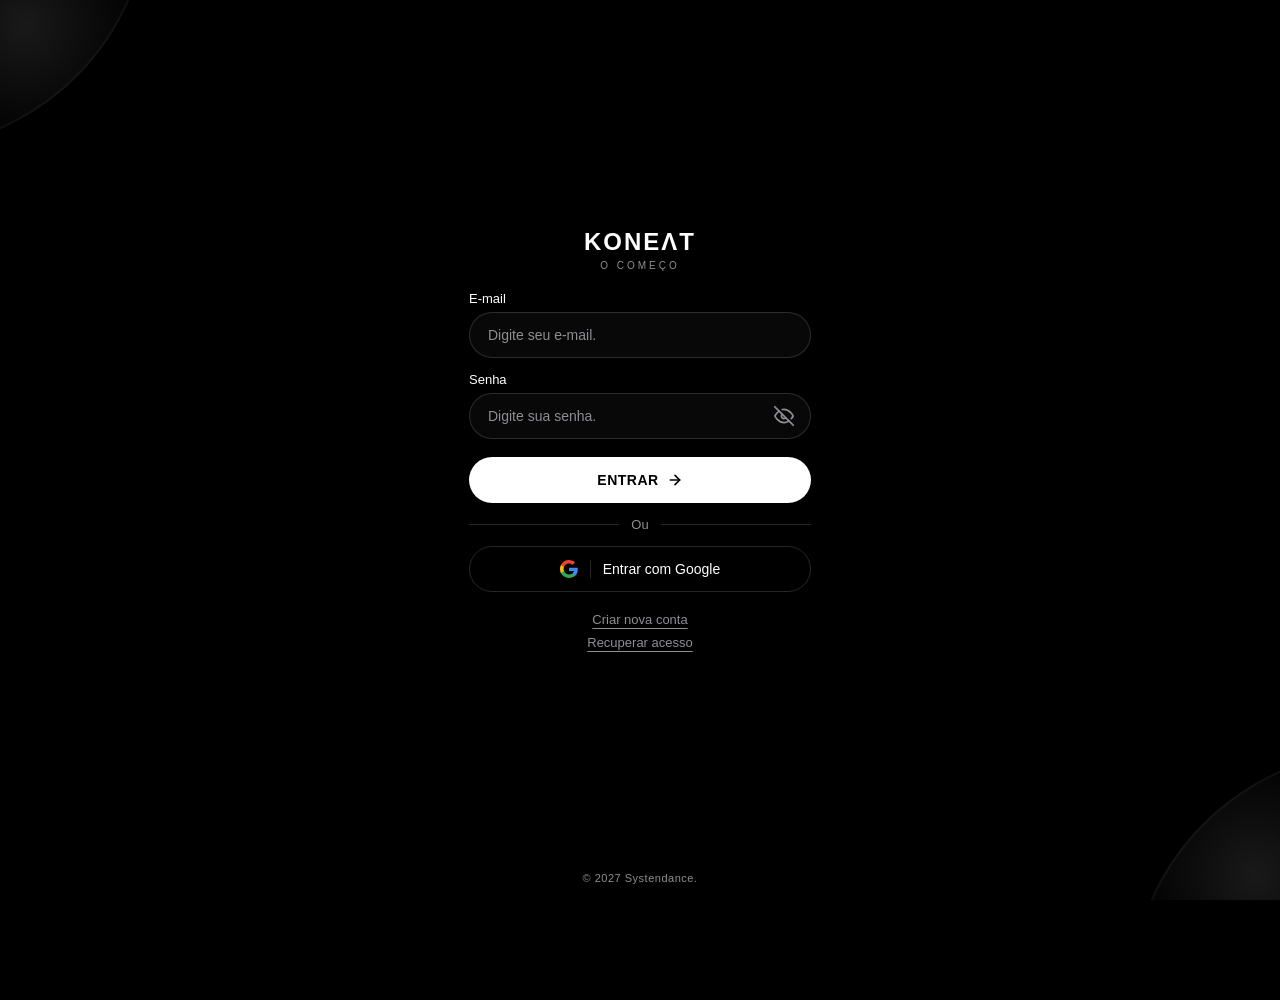
==== commit 0901fff6: "Update index.html" ====
--- a/index.html
+++ b/index.html
@@ -26,7 +26,7 @@
             position: relative;
         }
 
-        /* DETALHES DE LINHAS BRANCAS LUMINOSAS NOS CANTOS (IGUAL À REFERÊNCIA) */
+        /* DETALHES DE LINHAS BRANCAS LUMINOSAS NOS CANTOS */
         body::before, body::after {
             content: "";
             position: absolute;
@@ -52,7 +52,7 @@
             box-shadow: inset 1px 1px 2px rgba(255,255,255,0.3);
         }
 
-        /* CONTAINER PRINCIPAL DO LOGIN (390x844px Max, Centralizado e com espaço reservado para o rodapé fixo) */
+        /* CONTAINER PRINCIPAL DO LOGIN */
         .app-screen {
             width: 100%;
             max-width: 390px;
@@ -61,7 +61,7 @@
             flex-direction: column;
             justify-content: center; 
             align-items: center;
-            padding: 24px 24px 44px 24px; /* Padding inferior maior para afastar o rodapé absolute */
+            padding: 24px 24px 44px 24px;
             position: relative;
             z-index: 1;
             gap: 20px; 
@@ -161,7 +161,7 @@
             height: 20px;
         }
 
-        /* BOTÃO ENTRAR PÍLULA BRANCA */
+        /* BOTÃO ENTRAR PÍLULA BRANCA COM MAIS ESPAÇO ACIMA */
         .btn-submit {
             width: 100%;
             height: 46px;
@@ -176,7 +176,7 @@
             justify-content: center;
             gap: 8px;
             cursor: pointer;
-            margin-top: 6px;
+            margin-top: 18px; /* Respiro aumentado para dar elegância e afastar do campo de senha */
             letter-spacing: 0.5px;
         }
 
@@ -249,7 +249,7 @@
             color: #ffffff;
         }
 
-        /* RODAPÉ SYSTENDANCE FIXO E ANCORADO EXATAMENTE NA BASE DA TELA COMO NA IMAGEM */
+        /* RODAPÉ SYSTENDANCE FIXO NA BASE DA TELA */
         .systendance-copy {
             position: absolute;
             bottom: 16px;
@@ -334,7 +334,7 @@
         const openEyeSVG = `<path d="M1 12s4-8 11-8 11 8 11 8-4 8-11 8-11-8-11-8z"></path><circle cx="12" cy="12" r="3"></circle>`;
         const closedEyeSVG = `<line x1="1" y1="1" x2="23" y2="23"></line><path d="M17.94 17.94A10.07 10.07 0 0 1 12 20c-7 0-11-8-11-8a18.45 18.45 0 0 1 5.06-5.94M9.9 4.24A9.12 9.12 0 0 1 12 4c7 0 11 8 11 8a18.5 18.5 0 0 1-2.16 3.19m-6.72-1.07a3 3 0 1 1-4.24-4.24"></path>`;
 
-        togglePassBtn.addEventListener('click', () => {
+        togglePassBtn.getElementById = togglePassBtn.addEventListener('click', () => {
             const isPassword = passwordField.getAttribute('type') === 'password';
             passwordField.setAttribute('type', isPassword ? 'text' : 'password');
             eyeIcon.innerHTML = isPassword ? closedEyeSVG : openEyeSVG;
@@ -369,5 +369,4 @@
         });
     </script>
 </body>
-                                                                                                                                                                                                                                                                       </html>
-                                                                                                                                                                                                                                                                       
+</html>
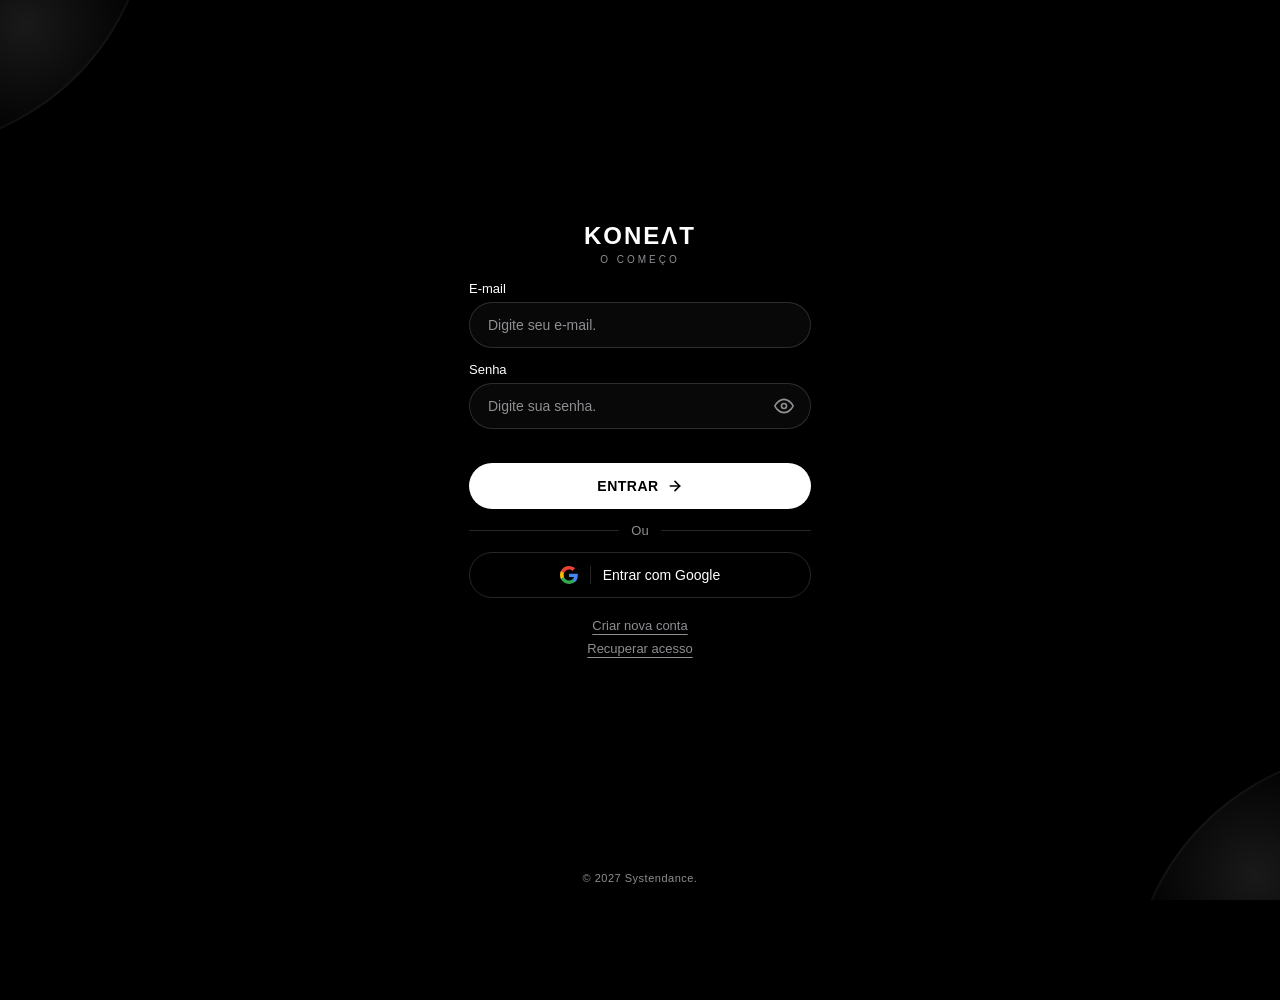
==== commit 5b72d43c: "Update index.html" ====
--- a/index.html
+++ b/index.html
@@ -64,7 +64,7 @@
             padding: 24px 24px 44px 24px;
             position: relative;
             z-index: 1;
-            gap: 20px; 
+            gap: 16px; 
         }
 
         /* TOPO: LOGO E TÍTULOS */
@@ -161,7 +161,7 @@
             height: 20px;
         }
 
-        /* BOTÃO ENTRAR PÍLULA BRANCA COM MAIS ESPAÇO ACIMA */
+        /* BOTÃO ENTRAR PÍLULA BRANCA COM ESPAÇAMENTO MAIOR (34px) */
         .btn-submit {
             width: 100%;
             height: 46px;
@@ -176,7 +176,7 @@
             justify-content: center;
             gap: 8px;
             cursor: pointer;
-            margin-top: 18px; /* Respiro aumentado para dar elegância e afastar do campo de senha */
+            margin-top: 34px; /* Espaço amplo e profissional pedido */
             letter-spacing: 0.5px;
         }
 
@@ -235,6 +235,7 @@
             gap: 8px;
             width: 100%;
             font-size: 13px;
+            margin-top: 4px;
         }
 
         .footer-link {
@@ -285,11 +286,13 @@
                 <div class="input-group">
                     <label class="input-label" for="passwordField">Senha</label>
                     <div class="input-wrapper">
-                        <input type="password" id="passwordField" class="input-field" placeholder="Digite sua senha." required autocomplete="current-password">
+                        <!-- Começa como texto para o olhinho ficar aberto sem o traço inicialmente -->
+                        <input type="text" id="passwordField" class="input-field" placeholder="Digite sua senha." required autocomplete="current-password">
                         <button type="button" class="toggle-password" id="togglePassBtn" aria-label="Alternar senha">
+                            <!-- SVG do Olho Aberto (Sem o traço por padrão) -->
                             <svg id="eyeIcon" viewBox="0 0 24 24" fill="none" stroke="currentColor" stroke-width="2" stroke-linecap="round" stroke-linejoin="round">
-                                <line x1="1" y1="1" x2="23" y2="23"></line>
-                                <path d="M17.94 17.94A10.07 10.07 0 0 1 12 20c-7 0-11-8-11-8a18.45 18.45 0 0 1 5.06-5.94M9.9 4.24A9.12 9.12 0 0 1 12 4c7 0 11 8 11 8a18.5 18.5 0 0 1-2.16 3.19m-6.72-1.07a3 3 0 1 1-4.24-4.24"></path>
+                                <path d="M1 12s4-8 11-8 11 8 11 8-4 8-11 8-11-8-11-8z"></path>
+                                <circle cx="12" cy="12" r="3"></circle>
                             </svg>
                         </button>
                     </div>
@@ -325,7 +328,7 @@
 
     <script>
         /* ===============================================================
-           1. ALTERNÂNCIA DO OLHO DE SENHA
+           LÓGICA INTELIGENTE DO CAMPO DE SENHA E OLHO
            =============================================================== */
         const passwordField = document.getElementById('passwordField');
         const togglePassBtn = document.getElementById('togglePassBtn');
@@ -334,14 +337,30 @@
         const openEyeSVG = `<path d="M1 12s4-8 11-8 11 8 11 8-4 8-11 8-11-8-11-8z"></path><circle cx="12" cy="12" r="3"></circle>`;
         const closedEyeSVG = `<line x1="1" y1="1" x2="23" y2="23"></line><path d="M17.94 17.94A10.07 10.07 0 0 1 12 20c-7 0-11-8-11-8a18.45 18.45 0 0 1 5.06-5.94M9.9 4.24A9.12 9.12 0 0 1 12 4c7 0 11 8 11 8a18.5 18.5 0 0 1-2.16 3.19m-6.72-1.07a3 3 0 1 1-4.24-4.24"></path>`;
 
-        togglePassBtn.getElementById = togglePassBtn.addEventListener('click', () => {
+        let userManuallyToggled = false;
+
+        // Quando o usuário começa a digitar, esconde a senha automaticamente (tipo password) e coloca o traço no olho
+        passwordField.addEventListener('input', () => {
+            if (passwordField.value.length > 0 && !userManuallyToggled) {
+                passwordField.setAttribute('type', 'password');
+                eyeIcon.innerHTML = closedEyeSVG;
+            } else if (passwordField.value.length === 0) {
+                userManuallyToggled = false;
+                passwordField.setAttribute('type', 'text');
+                eyeIcon.innerHTML = openEyeSVG;
+            }
+        });
+
+        // Clique manual no olhinho para alternar entre ver e ocultar a senha
+        togglePassBtn.addEventListener('click', () => {
+            userManuallyToggled = true;
             const isPassword = passwordField.getAttribute('type') === 'password';
             passwordField.setAttribute('type', isPassword ? 'text' : 'password');
-            eyeIcon.innerHTML = isPassword ? closedEyeSVG : openEyeSVG;
+            eyeIcon.innerHTML = isPassword ? openEyeSVG : closedEyeSVG;
         });
 
         /* ===============================================================
-           2. EVENTOS DOS BOTÕES E LINKS
+           EVENTOS DOS BOTÕES E LINKS
            =============================================================== */
         document.getElementById('loginForm').addEventListener('submit', (e) => {
             e.preventDefault();
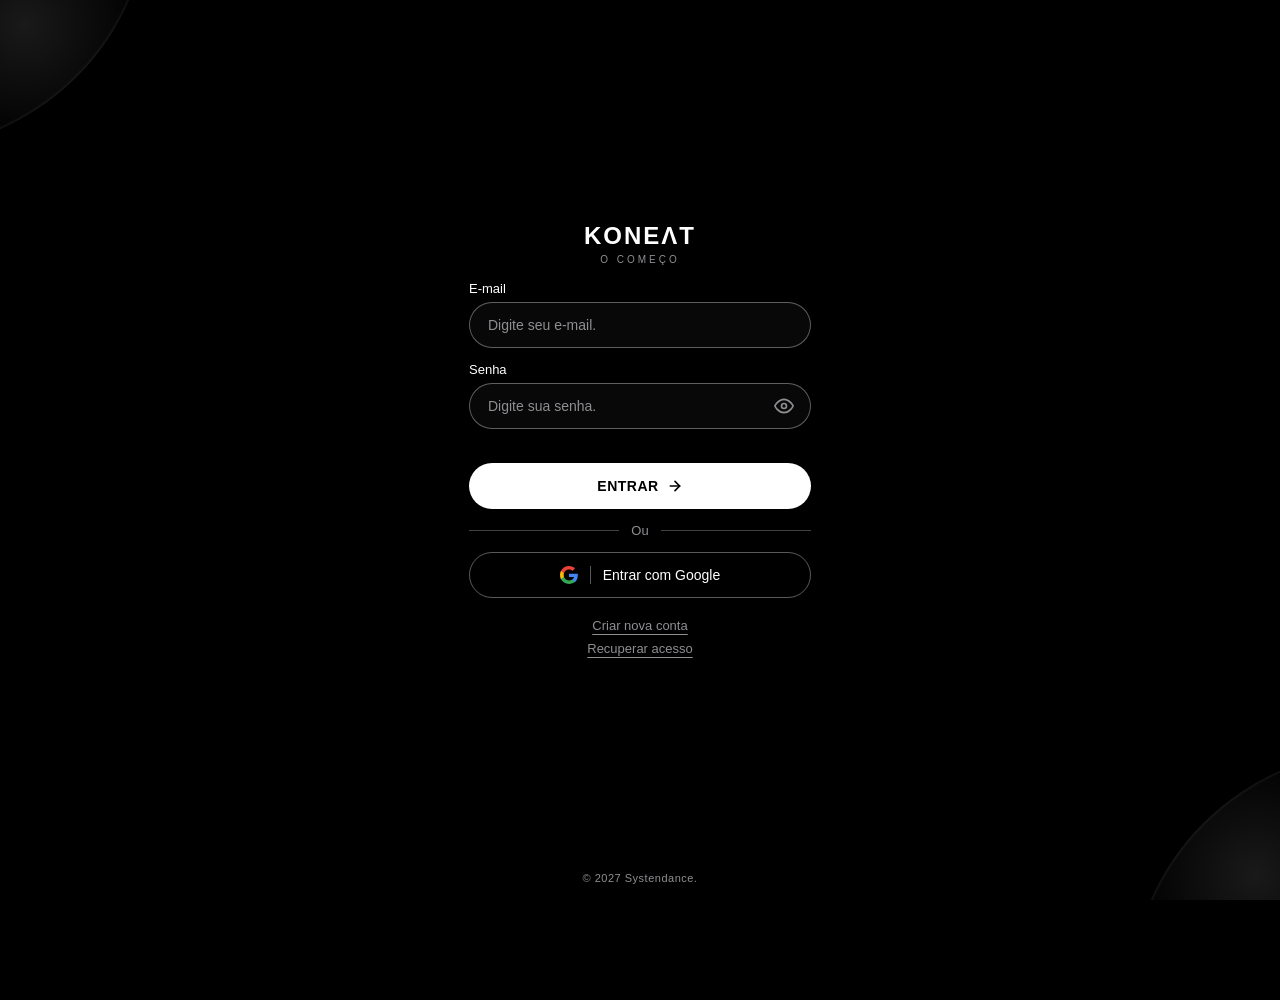
==== commit 6a696724: "Update index.html" ====
--- a/index.html
+++ b/index.html
@@ -114,7 +114,7 @@
             width: 100%;
             height: 46px;
             background: rgba(255, 255, 255, 0.03);
-            border: 1px solid rgba(255, 255, 255, 0.15);
+            border: 1px solid rgba(255, 255, 255, 0.35); /* Borda mais visível */
             border-radius: 23px;
             display: flex;
             align-items: center;
@@ -176,7 +176,7 @@
             justify-content: center;
             gap: 8px;
             cursor: pointer;
-            margin-top: 34px; /* Espaço amplo e profissional pedido */
+            margin-top: 34px;
             letter-spacing: 0.5px;
         }
 
@@ -195,19 +195,19 @@
             content: "";
             flex: 1;
             height: 1px;
-            background: rgba(255, 255, 255, 0.15);
+            background: rgba(255, 255, 255, 0.25);
         }
 
         .divider-container span {
             padding: 0 12px;
         }
 
-        /* BOTÃO GOOGLE COM DIVISÓRIA VERTICAL */
+        /* BOTÃO GOOGLE COM BORDAS MAIS VISÍVEIS */
         .btn-google {
             width: 100%;
             height: 46px;
             background: transparent;
-            border: 1px solid rgba(255, 255, 255, 0.15);
+            border: 1px solid rgba(255, 255, 255, 0.35); /* Borda mais visível */
             border-radius: 23px;
             color: #ffffff;
             font-size: 14px;
@@ -223,7 +223,7 @@
             display: flex;
             align-items: center;
             padding-right: 12px;
-            border-right: 1px solid rgba(255, 255, 255, 0.15);
+            border-right: 1px solid rgba(255, 255, 255, 0.35); /* Divisoria mais visível */
             margin-right: 12px;
         }
 
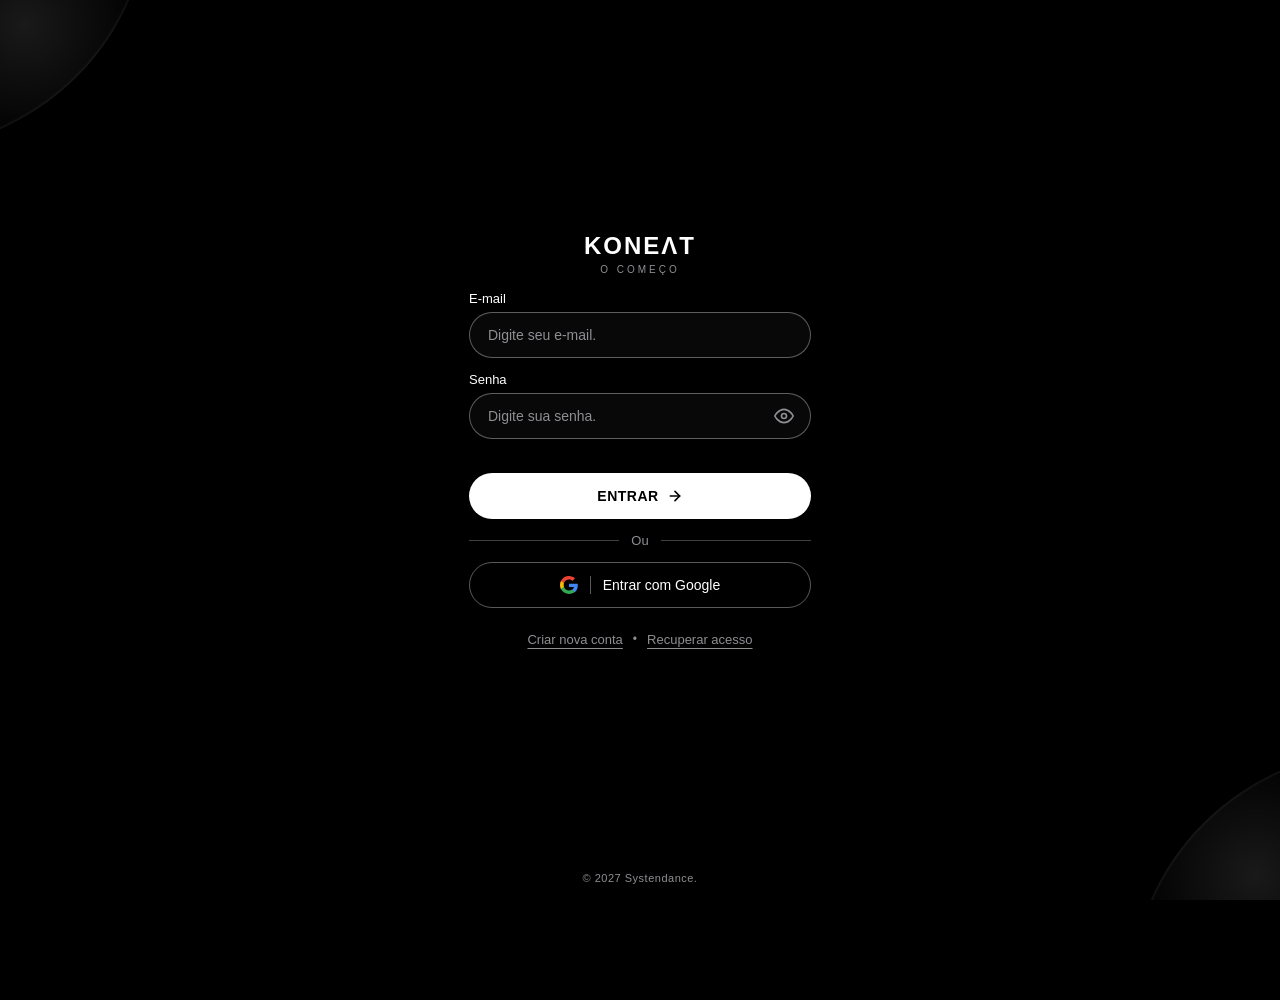
==== commit 67e046c6: "Update index.html" ====
--- a/index.html
+++ b/index.html
@@ -114,7 +114,7 @@
             width: 100%;
             height: 46px;
             background: rgba(255, 255, 255, 0.03);
-            border: 1px solid rgba(255, 255, 255, 0.35); /* Borda mais visível */
+            border: 1px solid rgba(255, 255, 255, 0.35);
             border-radius: 23px;
             display: flex;
             align-items: center;
@@ -207,7 +207,7 @@
             width: 100%;
             height: 46px;
             background: transparent;
-            border: 1px solid rgba(255, 255, 255, 0.35); /* Borda mais visível */
+            border: 1px solid rgba(255, 255, 255, 0.35);
             border-radius: 23px;
             color: #ffffff;
             font-size: 14px;
@@ -223,19 +223,20 @@
             display: flex;
             align-items: center;
             padding-right: 12px;
-            border-right: 1px solid rgba(255, 255, 255, 0.35); /* Divisoria mais visível */
+            border-right: 1px solid rgba(255, 255, 255, 0.35);
             margin-right: 12px;
         }
 
-        /* LINKS LOGO ABAIXO DO GOOGLE */
+        /* LINKS LOGO ABAIXO DO GOOGLE EM UMA ÚNICA LINHA */
         .footer-links {
             display: flex;
-            flex-direction: column;
-            align-items: center;
-            gap: 8px;
+            flex-direction: row;
+            align-items: center;
+            justify-content: center;
+            gap: 10px;
             width: 100%;
             font-size: 13px;
-            margin-top: 4px;
+            margin-top: 8px;
         }
 
         .footer-link {
@@ -248,6 +249,12 @@
 
         .footer-link:active, .footer-link:hover {
             color: #ffffff;
+        }
+
+        .footer-dot {
+            color: #8e8e93;
+            font-size: 12px;
+            user-select: none;
         }
 
         /* RODAPÉ SYSTENDANCE FIXO NA BASE DA TELA */
@@ -286,10 +293,8 @@
                 <div class="input-group">
                     <label class="input-label" for="passwordField">Senha</label>
                     <div class="input-wrapper">
-                        <!-- Começa como texto para o olhinho ficar aberto sem o traço inicialmente -->
                         <input type="text" id="passwordField" class="input-field" placeholder="Digite sua senha." required autocomplete="current-password">
                         <button type="button" class="toggle-password" id="togglePassBtn" aria-label="Alternar senha">
-                            <!-- SVG do Olho Aberto (Sem o traço por padrão) -->
                             <svg id="eyeIcon" viewBox="0 0 24 24" fill="none" stroke="currentColor" stroke-width="2" stroke-linecap="round" stroke-linejoin="round">
                                 <path d="M1 12s4-8 11-8 11 8 11 8-4 8-11 8-11-8-11-8z"></path>
                                 <circle cx="12" cy="12" r="3"></circle>
@@ -316,9 +321,10 @@
             </button>
         </div>
 
-        <!-- LINKS DE CADASTRO E RECUPERAÇÃO -->
+        <!-- LINKS DE CADASTRO E RECUPERAÇÃO EM UMA LINHA -->
         <div class="footer-links">
             <a id="btnSignUp" class="footer-link">Criar nova conta</a>
+            <span class="footer-dot">•</span>
             <a id="btnForgot" class="footer-link">Recuperar acesso</a>
         </div>
 
@@ -339,7 +345,6 @@
 
         let userManuallyToggled = false;
 
-        // Quando o usuário começa a digitar, esconde a senha automaticamente (tipo password) e coloca o traço no olho
         passwordField.addEventListener('input', () => {
             if (passwordField.value.length > 0 && !userManuallyToggled) {
                 passwordField.setAttribute('type', 'password');
@@ -351,7 +356,6 @@
             }
         });
 
-        // Clique manual no olhinho para alternar entre ver e ocultar a senha
         togglePassBtn.addEventListener('click', () => {
             userManuallyToggled = true;
             const isPassword = passwordField.getAttribute('type') === 'password';
